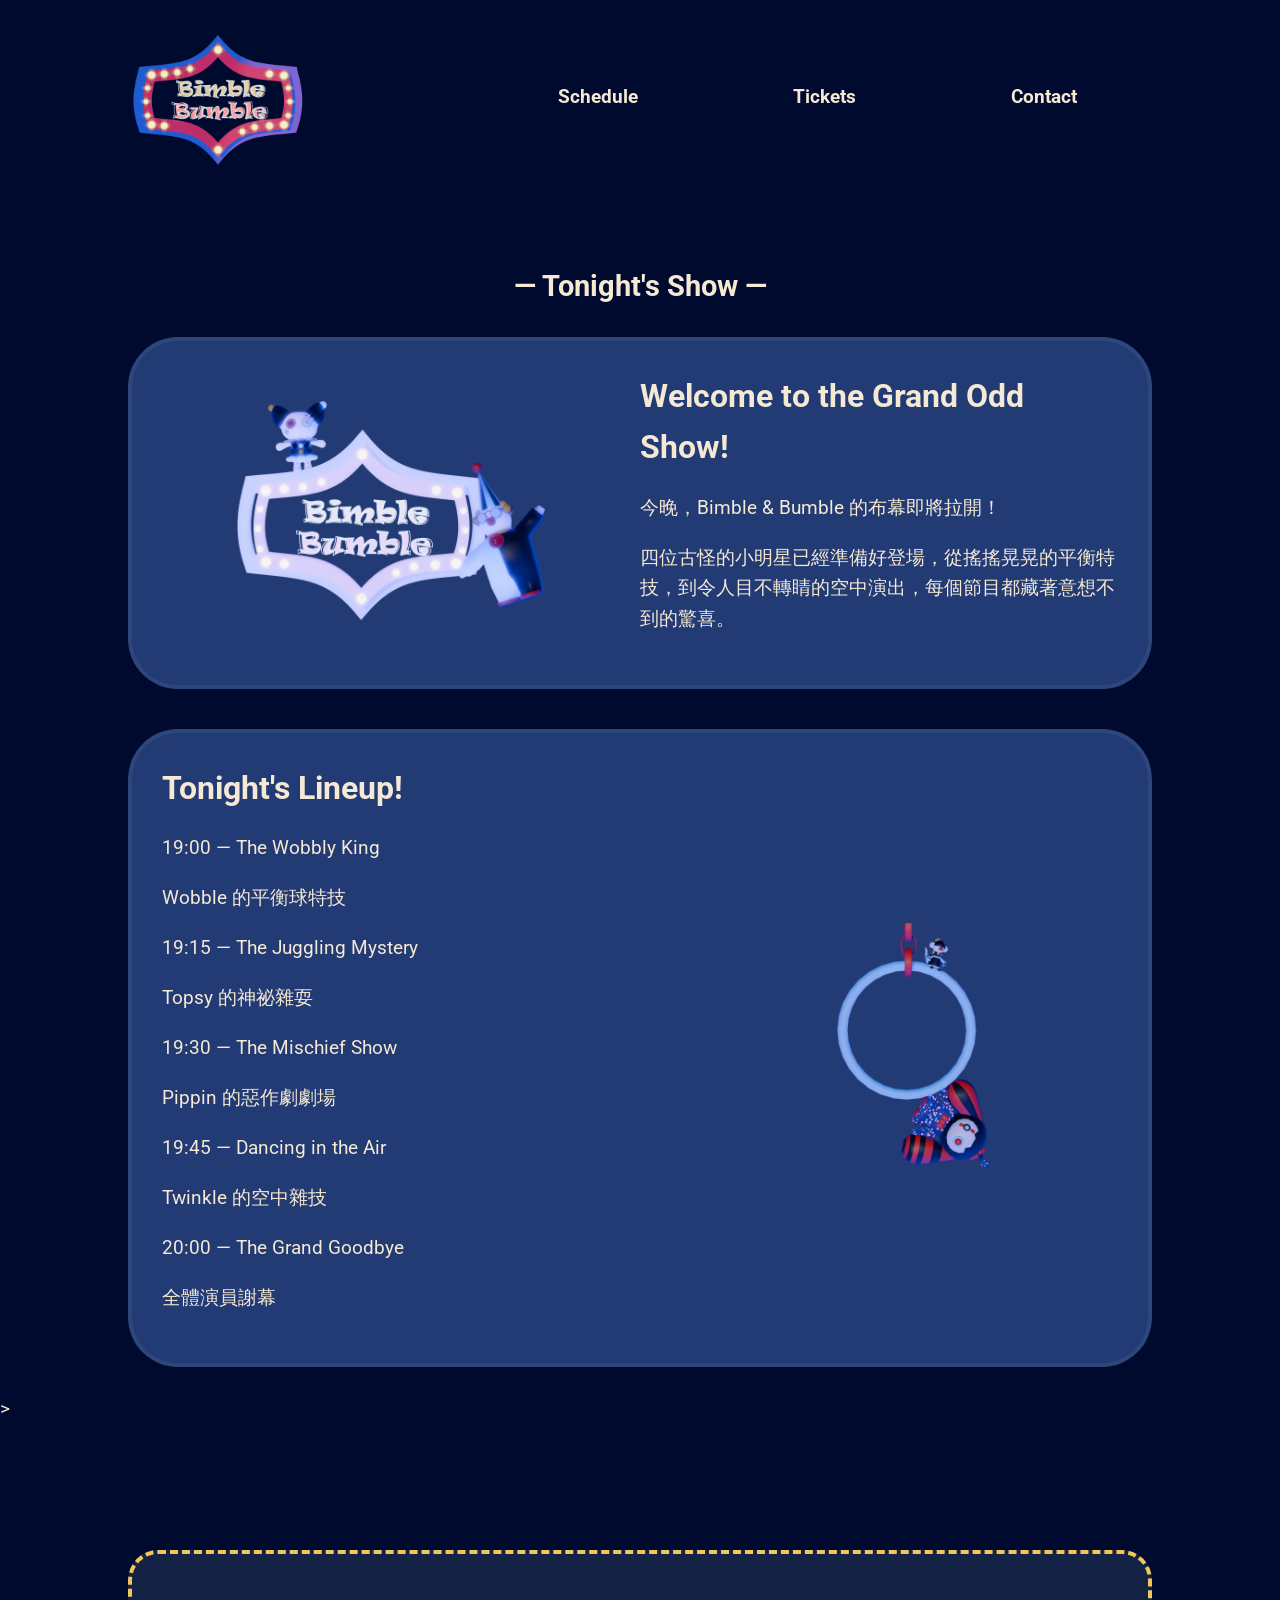
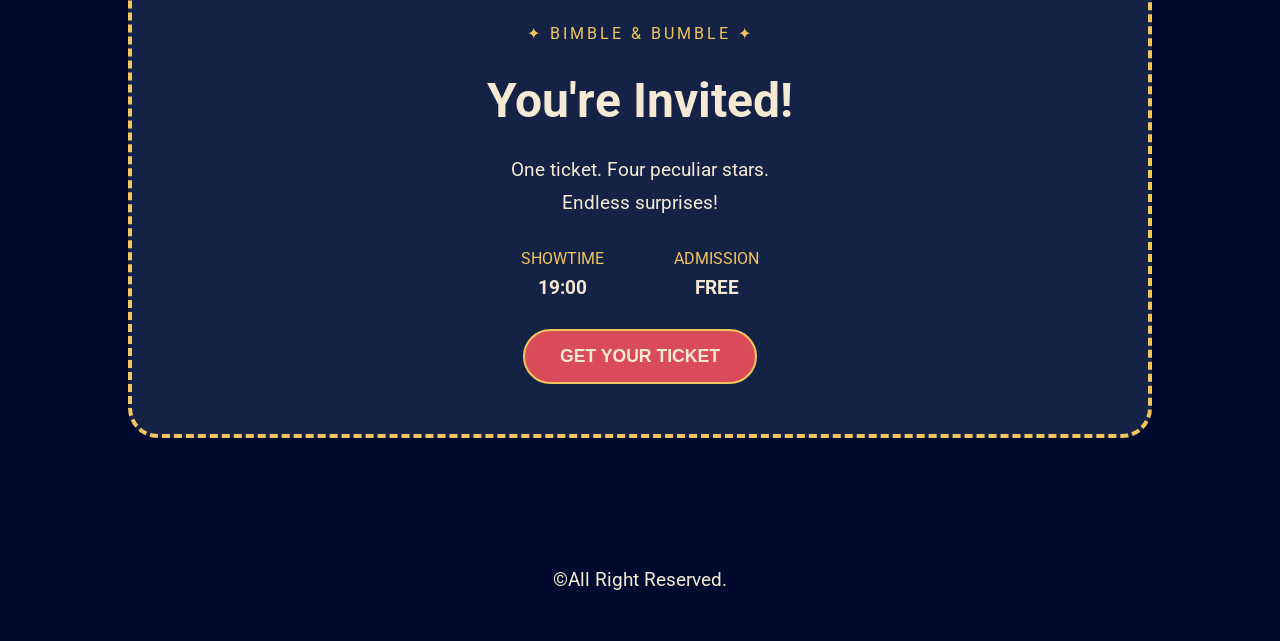
==== p2.html @ 0793ae2b "update" ====
<!doctype html>
<html>

<head><!--設定頁面基本資訊+外部連結-->
<meta charset="utf-8">
<meta name="viewport" content=" width=device-width, initial-scale=1.0 ">
<title>Bimble & Bumble</title>
<link href="css/p2.css" rel="stylesheet" type="text/css">
</head>




<body><!--瀏覽器看得見的內容-->
<!--header-->
<header>
    <div class="menu">
        <!--logo-->
        <div class="logo">
            <a href="index.html">
            <img src="1031/logo.png">
            </a>
        </div>
        <!--nav-->
        <nav>
            <a href="index.html">Schedule</a>
            <a href="index.html">Tickets</a>
            <a href="index.html">Contact</a>
        </nav>
    </div>
</header>

<!--hero-->
<!--<div class="hero">
    <img src="1031/1031011.png" alt="hero">
    

</div>-->

<!--marquee-->
<!--<div class="marquee">
  <div class="marquee-track">
    <div class="marquee-content">
        BIMBLE & BUMBLE ✦ WHERE NONSENSE COMES TO LIFE ✦
        YOU'RE INVITED TO THE STRANGEST SHOW IN TOWN ✦
        BIMBLE & BUMBLE ✦ WHERE NONSENSE COMES TO LIFE ✦
        YOU'RE INVITED TO THE STRANGEST SHOW IN TOWN ✦
        BIMBLE & BUMBLE ✦ WHERE NONSENSE COMES TO LIFE ✦
        YOU'RE INVITED TO THE STRANGEST SHOW IN TOWN ✦
    </div>
    <div class="marquee-content" aria-hidden="true">
        BIMBLE & BUMBLE ✦ WHERE NONSENSE COMES TO LIFE ✦
        YOU'RE INVITED TO THE STRANGEST SHOW IN TOWN ✦
    </div>
  </div>
</div>-->

<!--description section-->
<section>
    <h1>— Tonight's Show —</h1>
    <!--article-->
    <a href="index.html">
    <article>
        <div class="a_left">
            <img src="1031/1031015.png" />
        </div>
        <div class="a_right">
            <h2>Welcome to the Grand Odd Show!</h2>
            <p>今晚，Bimble & Bumble 的布幕即將拉開！</p>
            <p>四位古怪的小明星已經準備好登場，從搖搖晃晃的平衡特技，到令人目不轉睛的空中演出，每個節目都藏著意想不到的驚喜。</p>
        </div>
    </article>
    </a>
	
    <a href="index.html">
    <article>
       <div class="a_left">
            <img src="1031/1031012.png" />
        </div>
        <div class="a_right">
            <h2>Tonight's Lineup!</h2>
            <p>19:00 — The Wobbly King</p>
            <p>Wobble 的平衡球特技</p>
            <p>19:15 — The Juggling Mystery</p>
            <p>Topsy 的神祕雜耍</p>
            <p>19:30 — The Mischief Show</p>
            <p>Pippin 的惡作劇劇場</p>
            <p>19:45 — Dancing in the Air</p>
            <p>Twinkle 的空中雜技</p>
            <p>20:00 — The Grand Goodbye</p>
            <p>全體演員謝幕</p>

        </div>
        
    </article>
    </a>

     

</section>

>

<section class="ticket-section" id="tickets">
    <div class="ticket-box">
        <p class="ticket-label">✦ BIMBLE & BUMBLE ✦</p>

        <h2>You're Invited!</h2>

        <p>One ticket. Four peculiar stars.<br>
           Endless surprises!</p>

        <div class="ticket-info">
            <div>
                <small>SHOWTIME</small>
                <strong>19:00</strong>
            </div>
            <div>
                <small>ADMISSION</small>
                <strong>FREE</strong>
            </div>
        </div>

        <button type="button" id="ticketBtn">
            GET YOUR TICKET
        </button>

        <p id="ticketMessage" hidden>
            ✦ Welcome to the Circus! ✦
            <br>Your imaginary ticket is ready!
        </p>
    </div>
</section>





<!--footer-->
<footer>
&copy;All Right Reserved.
</footer>

</body>
</html>
---- css/p2.css ----
@import url('https://fonts.googleapis.com/css2?family=Roboto:ital,wght@0,100..900;1,100..900&display=swap');

body{
    padding: 0;
    margin: 0;
    font-size: 1.2rem;
    color: rgba(245, 233, 211, 1);

    font-family: "Roboto", sans-serif;

    background-color: rgb(0, 10, 46)
}

::selection{
    background: rgba(87, 117, 144, 1);
    color: rgba(255, 255, 255, 1);
}

a{
    text-decoration: none;
    color: rgba(245, 233, 211, 1);
    display: inline-block;
}

a:hover{
    color: rgb(150, 9, 9);
}

/*header*/
header{
    /*position: fixed;*/
    top: 0;
    width: 100%;
    height: auto;
    z-index: 200000;
}

/*menu*/
.menu{
    width: 80%;
    margin: 10px auto;
    display:flex;
}

/*logo*/
.logo{
   /* float: left;*/
    /*width: 120px;*/
    flex:0 0 150px;
}

.logo img{
    width: 120%;
    margin: auto;
    background: rgb(0, 10, 46,.5);
	border-radius: 50%;
}

/*nav*/
nav{
   /* float: right;*/
    flex:1;
    text-align: right;
    
}

nav a{
    padding: 75px;
    font-weight: bold;
}

nav a:hover{
    text-decoration: underline;
}

/*hero*/
.hero{
    position: relative;   
    width: 100%;
    height: 120vh;
    background:rgba(16, 27, 66, 1)
}

.hero img{
    width: 100%;
    height: 100%;
    object-fit:cover;
    object-position:bottom;
}

.hero h1{
    position: absolute;
    top:20%;
	left:50%;
	transform: translate(-50%, -50%);

    font-size: 150px;
    color: rgba(87, 117, 144, 1);
}

/*marquee*/
.marquee{
    width: 100%;
    overflow: hidden;
    background:  rgb(150, 9, 9);
    color: rgba(255, 255, 255, 1);
    padding: 20px 0;
}


.marquee-track{
    display: flex;
    width: max-content;
    animation: marquee 20s linear infinite;
}

@keyframes marquee{
    from {
        transform: translateX(0);
    }
    to {
        transform: translateX(-50%);
    }
}

.marquee-content{
    flex-shrink: 0;
    padding-right: 0px;
    white-space: nowrap;
    font-size: max(1.5rem, 1vw); 
}




/*section*/
section{
    display:flex;
    flex-wrap: wrap;
    gap:10px;

    /*clear: both;*/
    width: 80%;
    margin: auto;
    margin-top: 50px;
}

section h1{
    flex:0 0 100%;
    color: rgba(245, 233, 211, 1);
    text-align: center;
}

section > a {
    display: block;
    width: 100%;
}

/*card*/
.card{
	flex: 0 0 calc((100% - 10px *3)/4);
	text-align:center;
	cursor:pointer;
}

.card img{
	width:80%;
	border-radius:50%;
	border:solid 1px rgba(87, 117, 144, 1);
    
	-ms-transform: rotate(0deg); /* IE 9 */
    -webkit-transform: rotate(0deg); /* Safari */
    transform: rotate(0deg); /* Standard syntax */
	
	transition: transform 1.5s;
	-webkit-transition: transform 1.5s;
}

.card:hover img{
	-ms-transform: rotate(-20deg); /* IE 9 */
    -webkit-transform: rotate(-20deg); /* Safari */
    transform: rotate(-20deg); /* Standard syntax */
}

/*article*/
article{
	flex:0 0 100%;
	margin:auto;
    margin-bottom: 30px;
    background-color: rgba(35, 59, 117, 1);
    border: 4px solid rgba(87, 117, 144, .2);
    border-radius: 50px;
    box-sizing: border-box;

    display:flex;
     align-items: center;
    min-height: 250px;
    overflow: hidden;
}

section > a:nth-of-type(2n) article{
    flex-direction: row-reverse;
}



article:hover{
    border:solid 8px rgba(242, 198, 93, 1);
    background:rgba(87, 117, 144, .2);
}

.a_left{
   /* position: relative;
	float:left;
	width:50%;
    height:100%;*/
    flex:1;
}

.a_left {
    flex: 1;
    height: 250px; /* 限制圖片區高度 */
}

.a_left img {
    display: block;
    width: 100%;
    height: 100%;
    object-fit: contain; /* 完整顯示圖片 */
    object-position: center;
}

.a_right {
    flex: 1;
    padding: 3%;
    box-sizing: border-box;
    color: rgba(245, 233, 211, 1);
    text-align: left;
    line-height: 1.6;
}

.a_right h2 {
    font-size: 2rem;
    margin: 0 0 12px;
}

/* 購票區域 */
.ticket-section {
    padding: 80px 20px;
    display: flex;
    justify-content: center;
}

.ticket-box {
    flex:0 0 100%;
    padding: 50px 35px;
    box-sizing: border-box;
    text-align: center;
    background: #142345;
    color: #F5E9D3;
    border: 4px dashed #F2C65D;
    border-radius: 30px;
}

.ticket-label {
    color: #F2C65D;
    letter-spacing: 3px;
    font-size: 1rem;
}

.ticket-box h2 {
    font-size: 3rem;
    margin: 25px 0;
}

.ticket-box p {
    line-height: 1.7;
}

.ticket-info {
    display: flex;
    justify-content: center;
    gap: 70px;
    margin: 30px 0;
}

.ticket-info div {
    display: flex;
    flex-direction: column;
    gap: 8px;
}

.ticket-info small {
    color: #F2C65D;
}

/* 購票按鈕 */
#ticketBtn {
    background: #D94B59;
    color: #F5E9D3;
    border: 2px solid #F2C65D;
    border-radius: 50px;
    padding: 15px 35px;
    font-size: 1.1rem;
    font-weight: bold;
    cursor: pointer;
    transition: 0.3s;
}

#ticketBtn:hover {
    background: #F2C65D;
    color: #101B42;
    transform: scale(1.05);
}

#ticketMessage {
    margin-top: 25px;
    color: #F2C65D;
    font-weight: bold;
}

#ticketMessage[hidden] {
    display: none;
}

/*footer*/
footer{
    clear: both;
    width: 100%;
    padding: 50px 0px;
    text-align: center;
}

/*for tablets*/
@media only screen and (max-width: 1200px) {
}

/*for mobile*/
@media only screen and (max-width: 768px) {

    body{
        font-size: 1 rem;
    }

    /*menu*/
    .menu{
        margin:20px auto;
        flex-direction: column;
    }


    /*logo*/
    .logo{
        text-align: center;
    }

    .logo img{
     width: 30%;
     margin: auto;
    
    }

    /*nav*/
    nav{
        text-align: center;
    }

    nav a{
        padding: 10px;
    }


    /*hero*/
    .hero{
        height: 60vh;
    }

    .hero h1{
        top:40%;
        font-size: 80px;
    }

    /*card*/
    .card{
        flex: 0 0 calc((100% - 10px *1)/2);
    }

    /*article*/
    article{
	    flex-direction: column;
    }

    section > a:nth-of-type(2n) article{
        flex-direction: column;
    }
     section h1 {
        font-size: 1.2rem;
        line-height: 1.4;
        margin: 15px 0 25px;
    }

    .a_left {
        flex: none;
        width: 100%;
        height: 160px;
    }


    .a_right{
        width: 100%;
        padding: 20px;
    }

    .a_right h2{
         font-size: 1.4rem;
    }

   
    .ticket-section {
        padding: 40px 15px;
    }

    .ticket-box {
        padding: 35px 20px;
    }

    .ticket-box h2 {
        font-size: 2rem;
    }

    .ticket-info {
        gap: 30px;
    }

    #ticketBtn {
        width: 100%;
        max-width: 280px;
    }




}
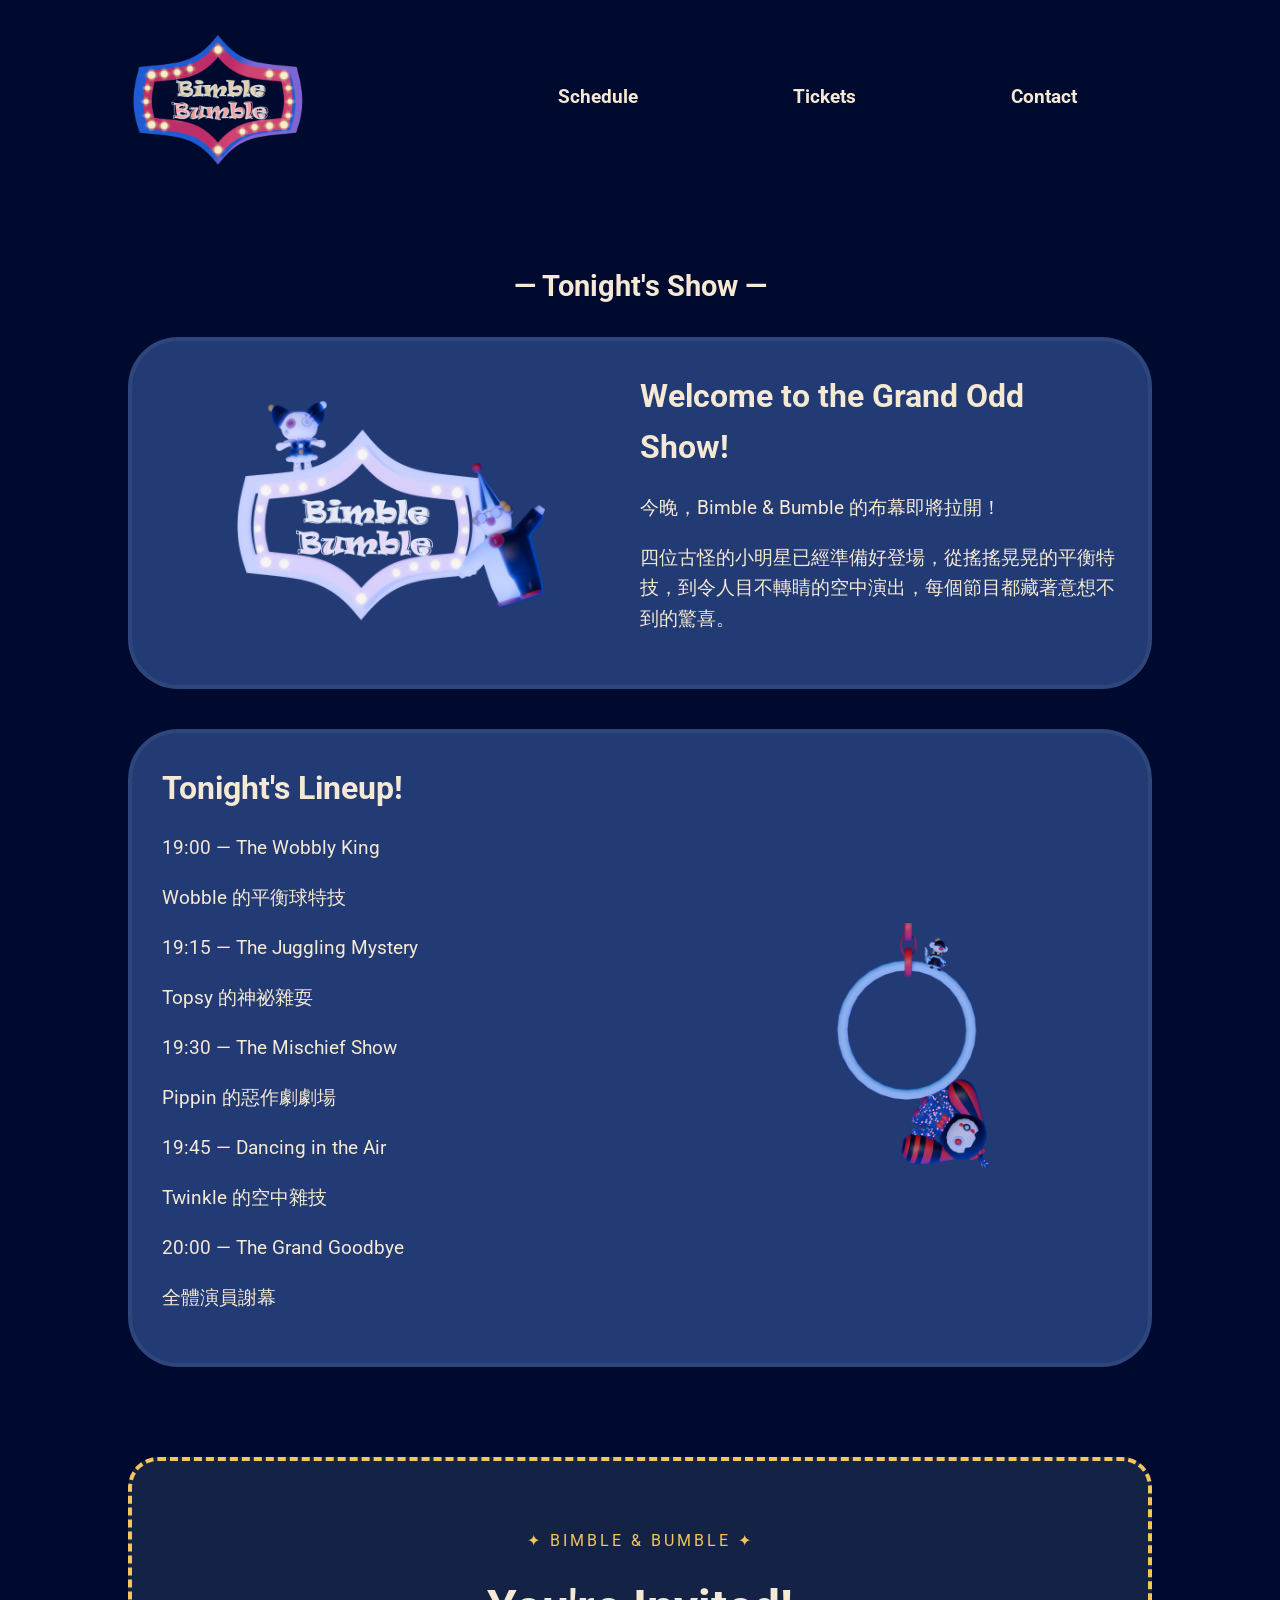
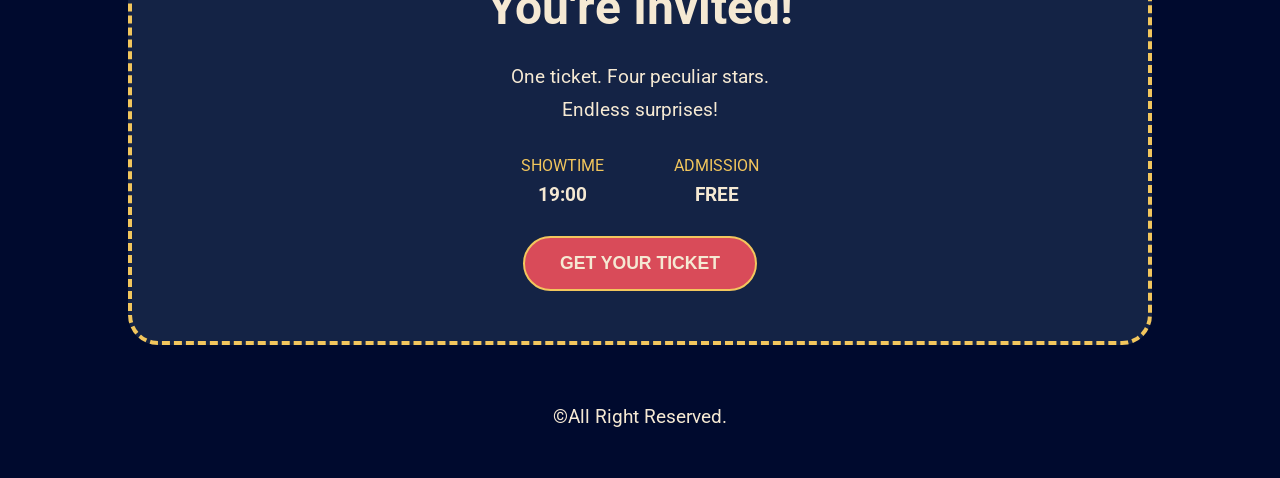
==== commit c6069781: "update" ====
--- a/p2.html
+++ b/p2.html
@@ -99,7 +99,7 @@
 
 </section>
 
->
+
 
 <section class="ticket-section" id="tickets">
     <div class="ticket-box">
--- a/css/p2.css
+++ b/css/p2.css
@@ -73,30 +73,7 @@
     text-decoration: underline;
 }
 
-/*hero*/
-.hero{
-    position: relative;   
-    width: 100%;
-    height: 120vh;
-    background:rgba(16, 27, 66, 1)
-}
-
-.hero img{
-    width: 100%;
-    height: 100%;
-    object-fit:cover;
-    object-position:bottom;
-}
-
-.hero h1{
-    position: absolute;
-    top:20%;
-	left:50%;
-	transform: translate(-50%, -50%);
-
-    font-size: 150px;
-    color: rgba(87, 117, 144, 1);
-}
+
 
 /*marquee*/
 .marquee{
@@ -156,31 +133,7 @@
     width: 100%;
 }
 
-/*card*/
-.card{
-	flex: 0 0 calc((100% - 10px *3)/4);
-	text-align:center;
-	cursor:pointer;
-}
-
-.card img{
-	width:80%;
-	border-radius:50%;
-	border:solid 1px rgba(87, 117, 144, 1);
-    
-	-ms-transform: rotate(0deg); /* IE 9 */
-    -webkit-transform: rotate(0deg); /* Safari */
-    transform: rotate(0deg); /* Standard syntax */
-	
-	transition: transform 1.5s;
-	-webkit-transition: transform 1.5s;
-}
-
-.card:hover img{
-	-ms-transform: rotate(-20deg); /* IE 9 */
-    -webkit-transform: rotate(-20deg); /* Safari */
-    transform: rotate(-20deg); /* Standard syntax */
-}
+
 
 /*article*/
 article{
@@ -246,7 +199,7 @@
 
 /* 購票區域 */
 .ticket-section {
-    padding: 80px 20px;
+    padding: 10px 20px;
     display: flex;
     justify-content: center;
 }
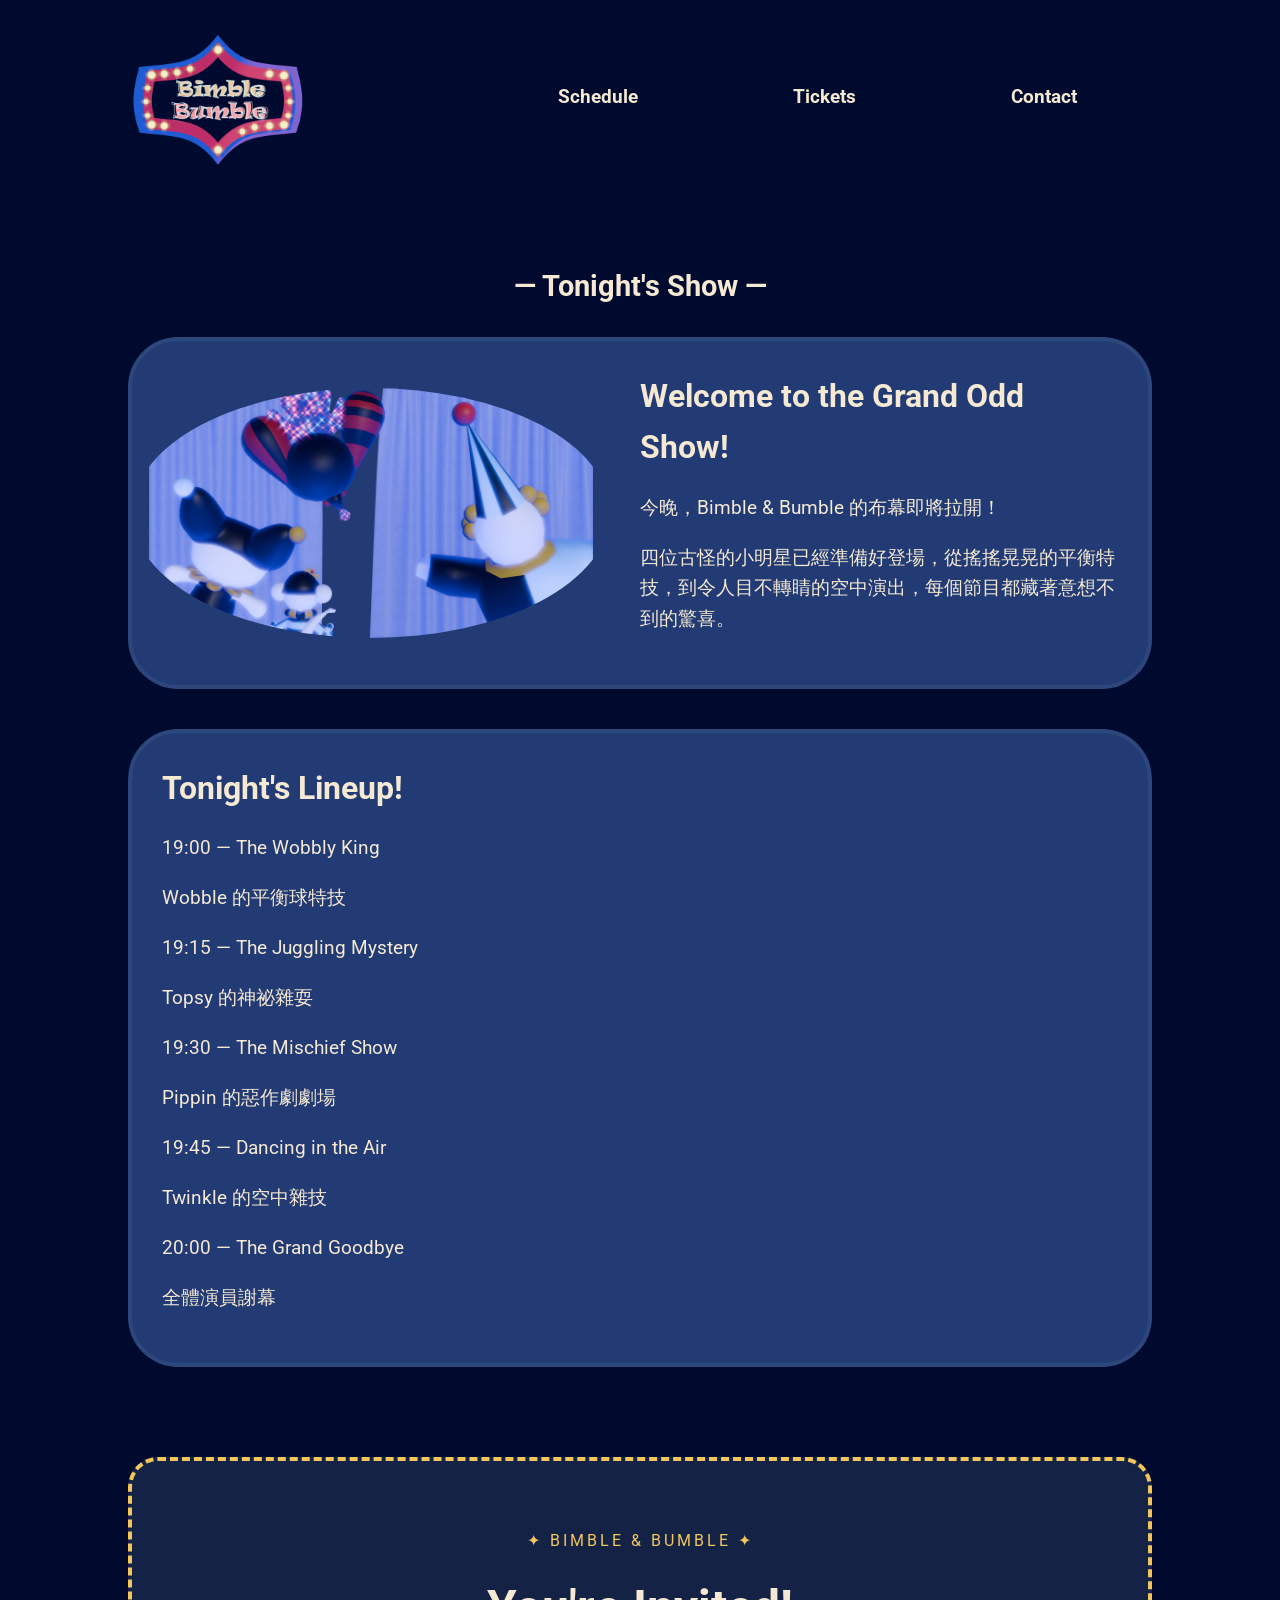
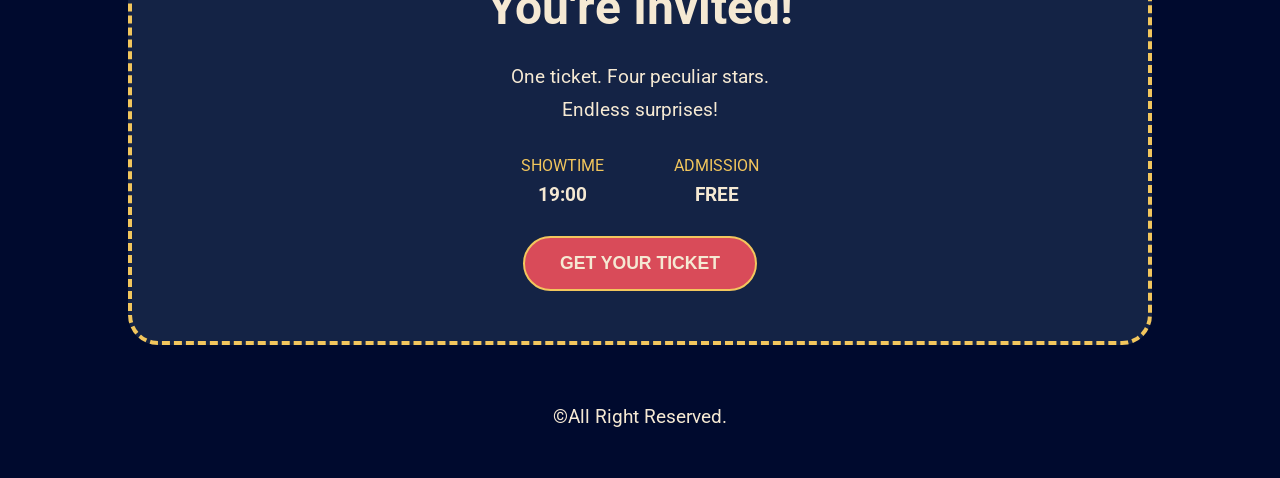
==== commit a31b2f86: "update" ====
--- a/p2.html
+++ b/p2.html
@@ -6,6 +6,7 @@
 <meta name="viewport" content=" width=device-width, initial-scale=1.0 ">
 <title>Bimble & Bumble</title>
 <link href="css/p2.css" rel="stylesheet" type="text/css">
+<link rel="preload" href="1031/cursor.png" as="image">
 </head>
 
 
@@ -62,7 +63,7 @@
     <a href="index.html">
     <article>
         <div class="a_left">
-            <img src="1031/1031015.png" />
+            <img src="1031/1031016.png" />
         </div>
         <div class="a_right">
             <h2>Welcome to the Grand Odd Show!</h2>
@@ -75,7 +76,7 @@
     <a href="index.html">
     <article>
        <div class="a_left">
-            <img src="1031/1031012.png" />
+            <!--<img src="1031/1031016.png" />-->
         </div>
         <div class="a_right">
             <h2>Tonight's Lineup!</h2>
--- a/css/p2.css
+++ b/css/p2.css
@@ -8,7 +8,17 @@
 
     font-family: "Roboto", sans-serif;
 
-    background-color: rgb(0, 10, 46)
+    background-color: rgb(0, 10, 46);
+    cursor: url("../1031/cursor.png") 8 8, auto;
+}
+
+
+a, button, .card,nav a {
+    cursor: url("../1031/cursor.png") 8 8, pointer;
+}
+
+a:hover, button:hover, .card:hover,#ticketBtn:hover,nav a:hover {
+    cursor: url("../1031/cursor_hover.png") 8 8, pointer;
 }
 
 ::selection{
@@ -181,6 +191,7 @@
     height: 100%;
     object-fit: contain; /* 完整顯示圖片 */
     object-position: center;
+    border-radius: 50%;
 }
 
 .a_right {
@@ -256,7 +267,7 @@
     padding: 15px 35px;
     font-size: 1.1rem;
     font-weight: bold;
-    cursor: pointer;
+    
     transition: 0.3s;
 }
 
